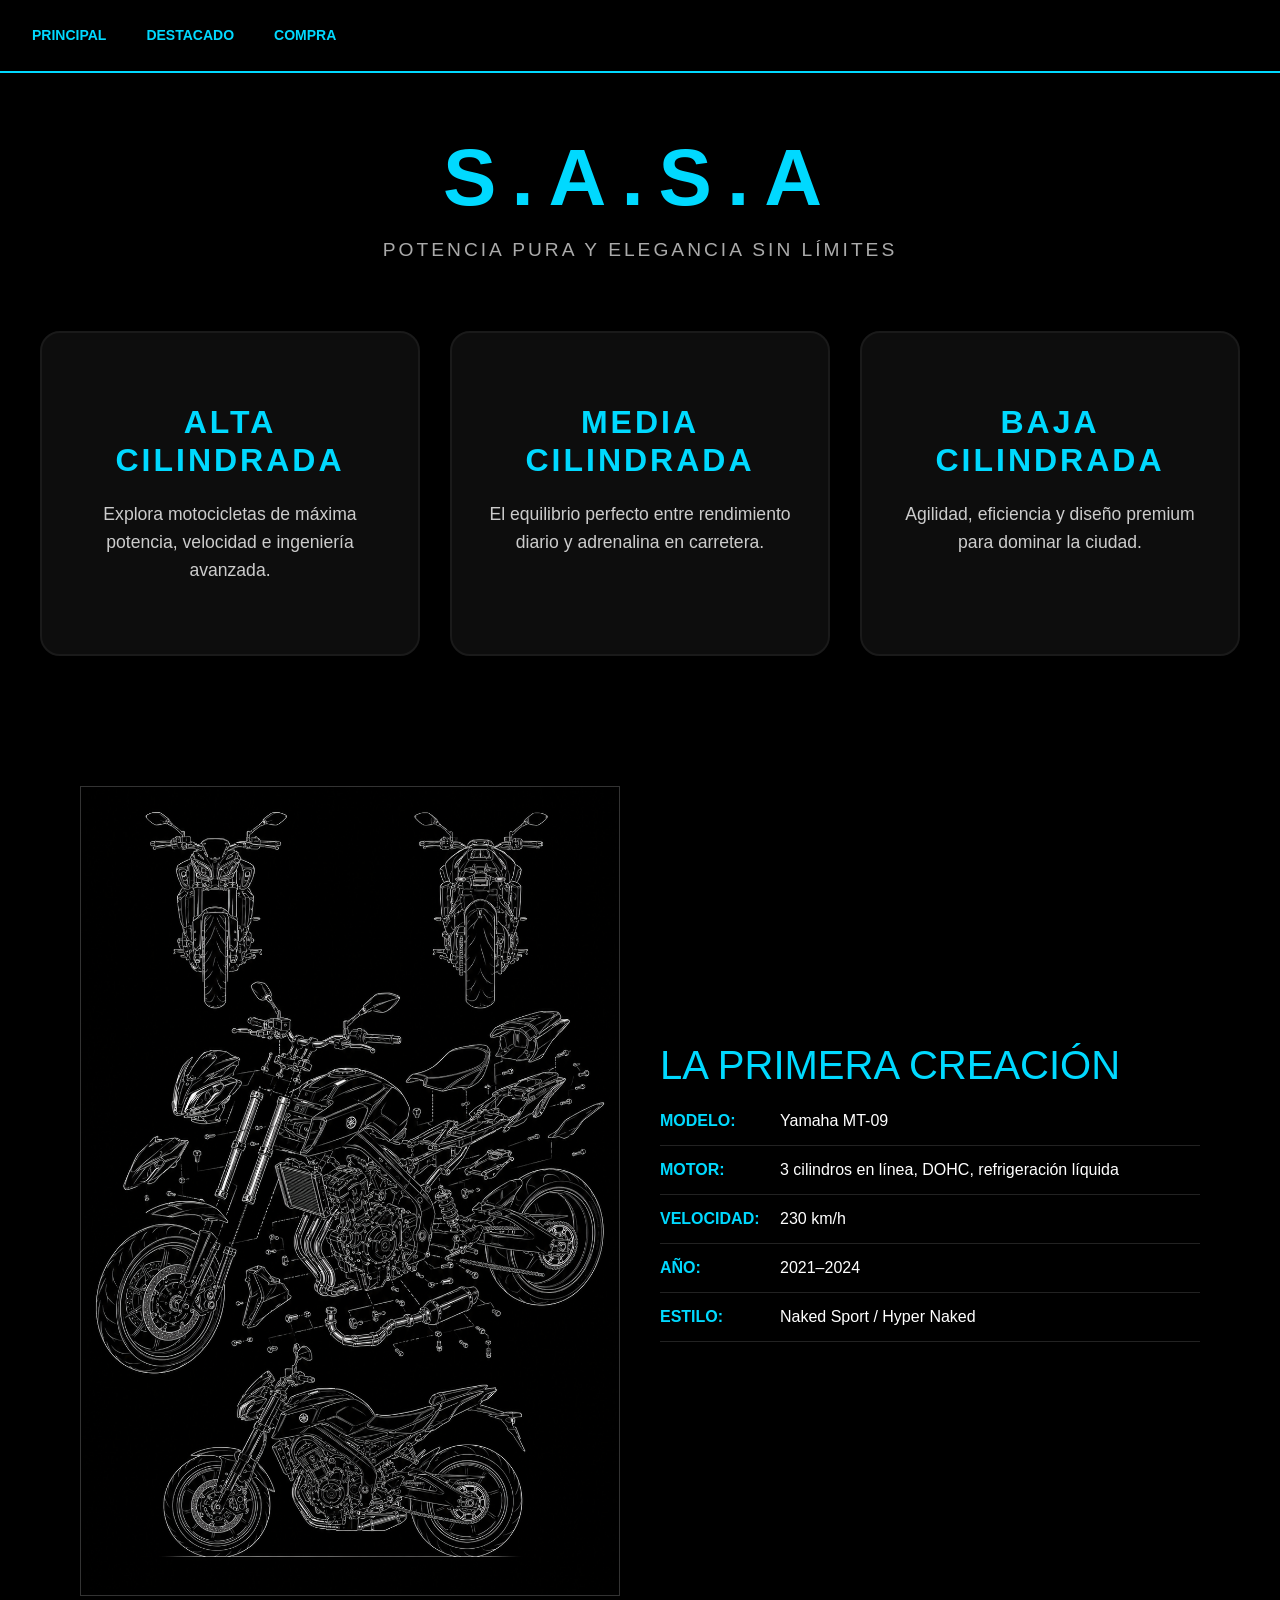
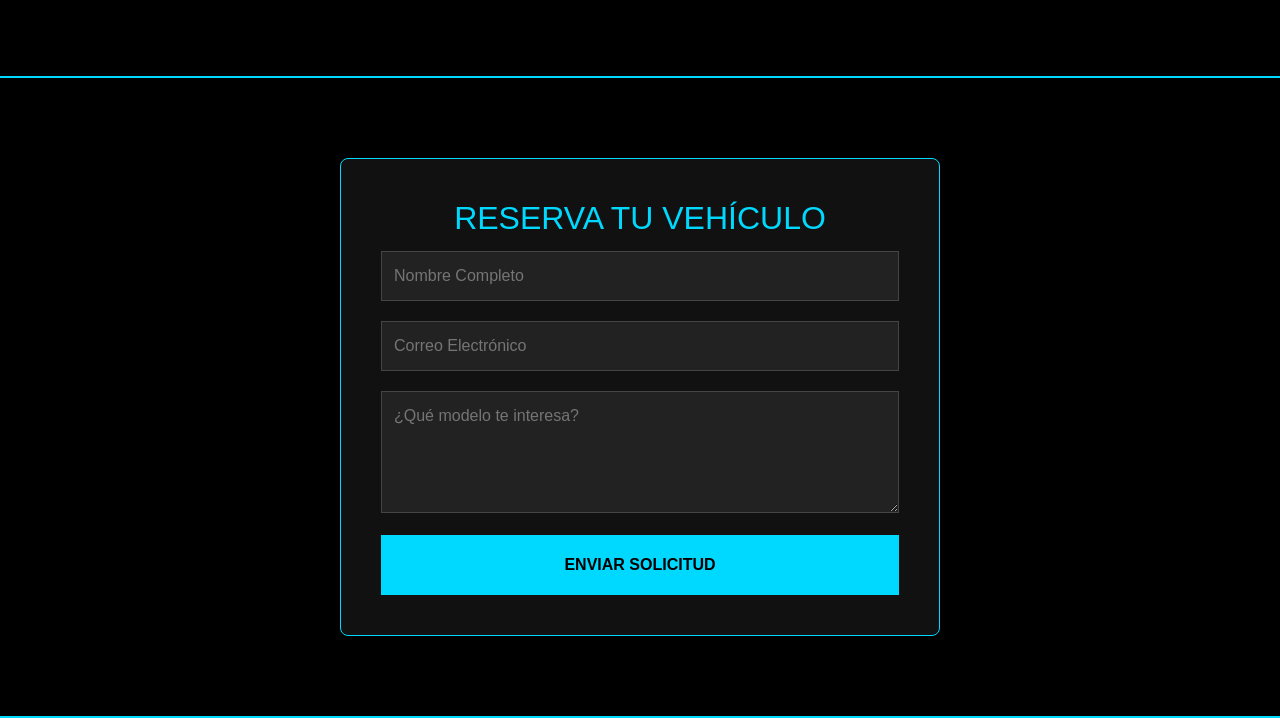
==== paginaangel/index.html @ e5d75e0e "Agregar proyecto examen elmer" ====
<!DOCTYPE html>
<html lang="es">
<head>
    <meta charset="UTF-8">
    <meta name="viewport" content="width=device-width, initial-scale=1.0">
    <title>S.A.S.A | Premium Motors</title>
    
    <link href="https://cdn.jsdelivr.net/npm/bootstrap@5.3.3/dist/css/bootstrap.min.css" rel="stylesheet" integrity="sha384-QWTKZyjpPEjISv5WaRU9OFeRpok6YctnYmDr5pNlyT2bRjXh0JMhjY6hW+ALEwIH" crossorigin="anonymous">

    <style>
        /* --- PANTALLA DE BIENVENIDA --- */
        .intro-overlay {
            position: fixed; top: 0; left: 0; width: 100%; height: 100%;
            background: black; display: flex; justify-content: center;
            align-items: center; z-index: 2000;
            animation: fadeOut 0.8s forwards 1.8s;
        }
        .intro-overlay h1 { color: #00d9ff; font-size: 4rem; letter-spacing: 10px; text-transform: uppercase; }
        @keyframes fadeOut { to { opacity: 0; visibility: hidden; } }

        /* --- ESTILOS GENERALES --- */
        body { margin: 0; font-family: Arial, sans-serif; background-color: #000; color: white; overflow-x: hidden; scroll-behavior: smooth; }

        /* --- NAVBAR BOOTSTRAP CORREGIDA --- */
        .navbar-custom {
            background-color: #000 !important;
            border-bottom: 2px solid #00d9ff;
            padding: 15px 0;
        }
        
        /* Color de los enlaces */
        .navbar-custom .nav-link {
            color: #00d9ff !important;
            font-weight: bold;
            text-transform: uppercase;
            font-size: 14px;
            padding: 10px 20px !important;
            transition: 0.3s;
        }
        
        .navbar-custom .nav-link:hover {
            background: #004a57;
            color: white !important;
        }

        /* Botón de hamburguesa personalizado en cyan */
        .navbar-custom .navbar-toggler {
            border-color: #00d9ff;
            margin-right: 15px;
        }
        .navbar-custom .navbar-toggler-icon {
            background-image: url("data:image/svg+xml;charset=utf8,%3Csvg viewBox='0 0 30 30' xmlns='http://www.w3.org/2000/svg'%3E%3Cpath stroke='%2300d9ff' stroke-width='2' stroke-linecap='round' stroke-miterlimit='10' d='M4 7h22M4 15h22M4 23h22'/%3E%3C/svg%3E");
        }

        /* --- ENCABEZADO PRINCIPAL --- */
        .header-sasa {
            margin-top: 130px;
            text-align: center;
        }
        .header-sasa h1 {
            color: #00d9ff;
            font-size: 5rem;
            letter-spacing: 15px;
            text-transform: uppercase;
            margin-bottom: 10px;
            font-weight: bold;
        }
        .header-sasa p {
            font-size: 1.2rem;
            letter-spacing: 3px;
            color: #aaa;
            text-transform: uppercase;
        }

        /* --- CUADRÍCULA DE CATEGORÍAS (SIN FOTOS DE MOTOS) --- */
        .grid-categorias { 
            display: grid; 
            grid-template-columns: repeat(auto-fit, minmax(350px, 1fr)); 
            gap: 30px; 
            padding: 50px 40px; 
            max-width: 1300px; 
            margin: 0 auto; 
        }

        .card-categoria { 
            background: #0d0d0d; 
            border: 2px solid #1a1a1a; 
            border-radius: 20px; 
            padding: 70px 30px; 
            transition: 0.4s; 
            text-decoration: none; 
            color: white;
            display: block;
            text-align: center;
        }
        
        .card-categoria:hover { 
            border-color: #00d9ff; 
            background: #111;
            transform: translateY(-10px); 
        }

        .card-categoria h3 { 
            margin-bottom: 20px; 
            text-transform: uppercase; 
            letter-spacing: 3px; 
            font-size: 2rem; 
            color: #00d9ff;
            font-weight: bold;
        }

        .card-categoria p {
            margin: 0;
            color: #ccc;
            font-size: 1.1rem;
            line-height: 1.6;
        }

        /* --- SECCIÓN DESTACADO (MT-09) --- */
        section { padding: 80px 20px; border-bottom: 2px solid #00d9ff; }
        .caja-especial { display: flex; align-items: center; justify-content: center; flex-wrap: wrap; gap: 40px; max-width: 1200px; margin: 0 auto; }
        .caja-especial img { width: 45%; min-width: 300px; border: 1px solid #333; }
        .info-especial { width: 45%; min-width: 300px; text-align: left; }
        .tabla-datos { width: 100%; border-collapse: collapse; }
        .tabla-datos td { padding: 12px 0; border-bottom: 1px solid #222; color: white; }
        .tabla-datos .label { color: #00d9ff; font-weight: bold; width: 120px; }

        /* --- FORMULARIO DE COMPRA --- */
        .card-compra { background: #111; max-width: 600px; margin: 0 auto; padding: 40px; border: 1px solid #00d9ff; border-radius: 8px; text-align: left; }
        input, textarea { width: 100%; padding: 12px; margin: 5px 0 15px 0; background: #222; border: 1px solid #444; color: white; box-sizing: border-box; }
        
        .btn-enviar { 
            width: 100%; padding: 18px; background: #00d9ff; color: black; border: none; 
            font-weight: bold; cursor: pointer; text-transform: uppercase; transition: 0.3s; 
        }
        .btn-enviar:hover { background: #fff; transform: translateY(-2px); }
    </style>
</head>
<body>

    <div class="intro-overlay"><h1>S.A.S.A</h1></div>

    <nav class="navbar navbar-expand-lg navbar-custom fixed-top">
      <div class="container-fluid">
        <button class="navbar-toggler" type="button" data-bs-toggle="collapse" data-bs-target="#navbarNav" aria-controls="navbarNav" aria-expanded="false" aria-label="Toggle navigation">
          <span class="navbar-toggler-icon"></span>
        </button>
        
        <div class="collapse navbar-collapse justify-content-start" id="navbarNav">
          <ul class="navbar-nav mb-0">
            <li class="nav-item">
              <a class="nav-link" href="#inicio">Principal</a>
            </li>
            <li class="nav-item">
              <a class="nav-link" href="#especial">Destacado</a>
            </li>
            <li class="nav-item">
              <a class="nav-link" href="#compra">Compra</a>
            </li>
          </ul>
        </div>
      </div>
    </nav>

    <header id="inicio" class="header-sasa">
        <h1>S.A.S.A</h1>
        <p>Potencia pura y elegancia sin límites</p>
    </header>

    <main class="grid-categorias">
        <a href="alta.html" class="card-categoria">
            <h3>Alta Cilindrada</h3>
            <p>Explora motocicletas de máxima potencia, velocidad e ingeniería avanzada.</p>
        </a>

        <a href="media.html" class="card-categoria">
            <h3>Media Cilindrada</h3>
            <p>El equilibrio perfecto entre rendimiento diario y adrenalina en carretera.</p>
        </a>

        <a href="baja.html" class="card-categoria">
            <h3>Baja Cilindrada</h3>
            <p>Agilidad, eficiencia y diseño premium para dominar la ciudad.</p>
        </a>
    </main>

    <section id="especial">
        <div class="caja-especial">
            <img src="img/primera.png" alt="MT-09">
            <div class="info-especial">
                <h3 style="color:#00d9ff; font-size: 2.5rem; margin-top:0;">LA PRIMERA CREACIÓN</h3>
                <table class="tabla-datos">
                    <tr><td class="label">MODELO:</td><td>Yamaha MT-09</td></tr>
                    <tr><td class="label">MOTOR:</td><td>3 cilindros en línea, DOHC, refrigeración líquida</td></tr>
                    <tr><td class="label">VELOCIDAD:</td><td> 230 km/h</td></tr>
                    <tr><td class="label">AÑO:</td><td>2021–2024</td></tr>
                    <tr><td class="label">ESTILO:</td><td>Naked Sport / Hyper Naked</td></tr>
                </table>
            </div> 
        </div>
    </section>

    <section id="compra">
        <div class="card-compra">
            <h2 style="color:#00d9ff; text-align:center; margin-top:0;">RESERVA TU VEHÍCULO</h2>
             <form action="https://formspree.io/f/mvzlyawv" method="POST">
                <input type="text" name="name" placeholder="Nombre Completo" required>
                <input type="email" name="email" placeholder="Correo Electrónico" required>
                <textarea name="message" placeholder="¿Qué modelo te interesa?" rows="4" required></textarea>
                <button type="submit" class="btn-enviar">Enviar Solicitud</button>
            </form>
        </div>
    </section>

    <script src="https://cdn.jsdelivr.net/npm/bootstrap@5.3.3/dist/js/bootstrap.bundle.min.js" integrity="sha384-YvpcrYf0tY3lHB60NNkmXc5s9fDVZLESaAA55NDzOxhy9GkcIdslK1eN7N6jIeHz" crossorigin="anonymous"></script>

</body>
</html>
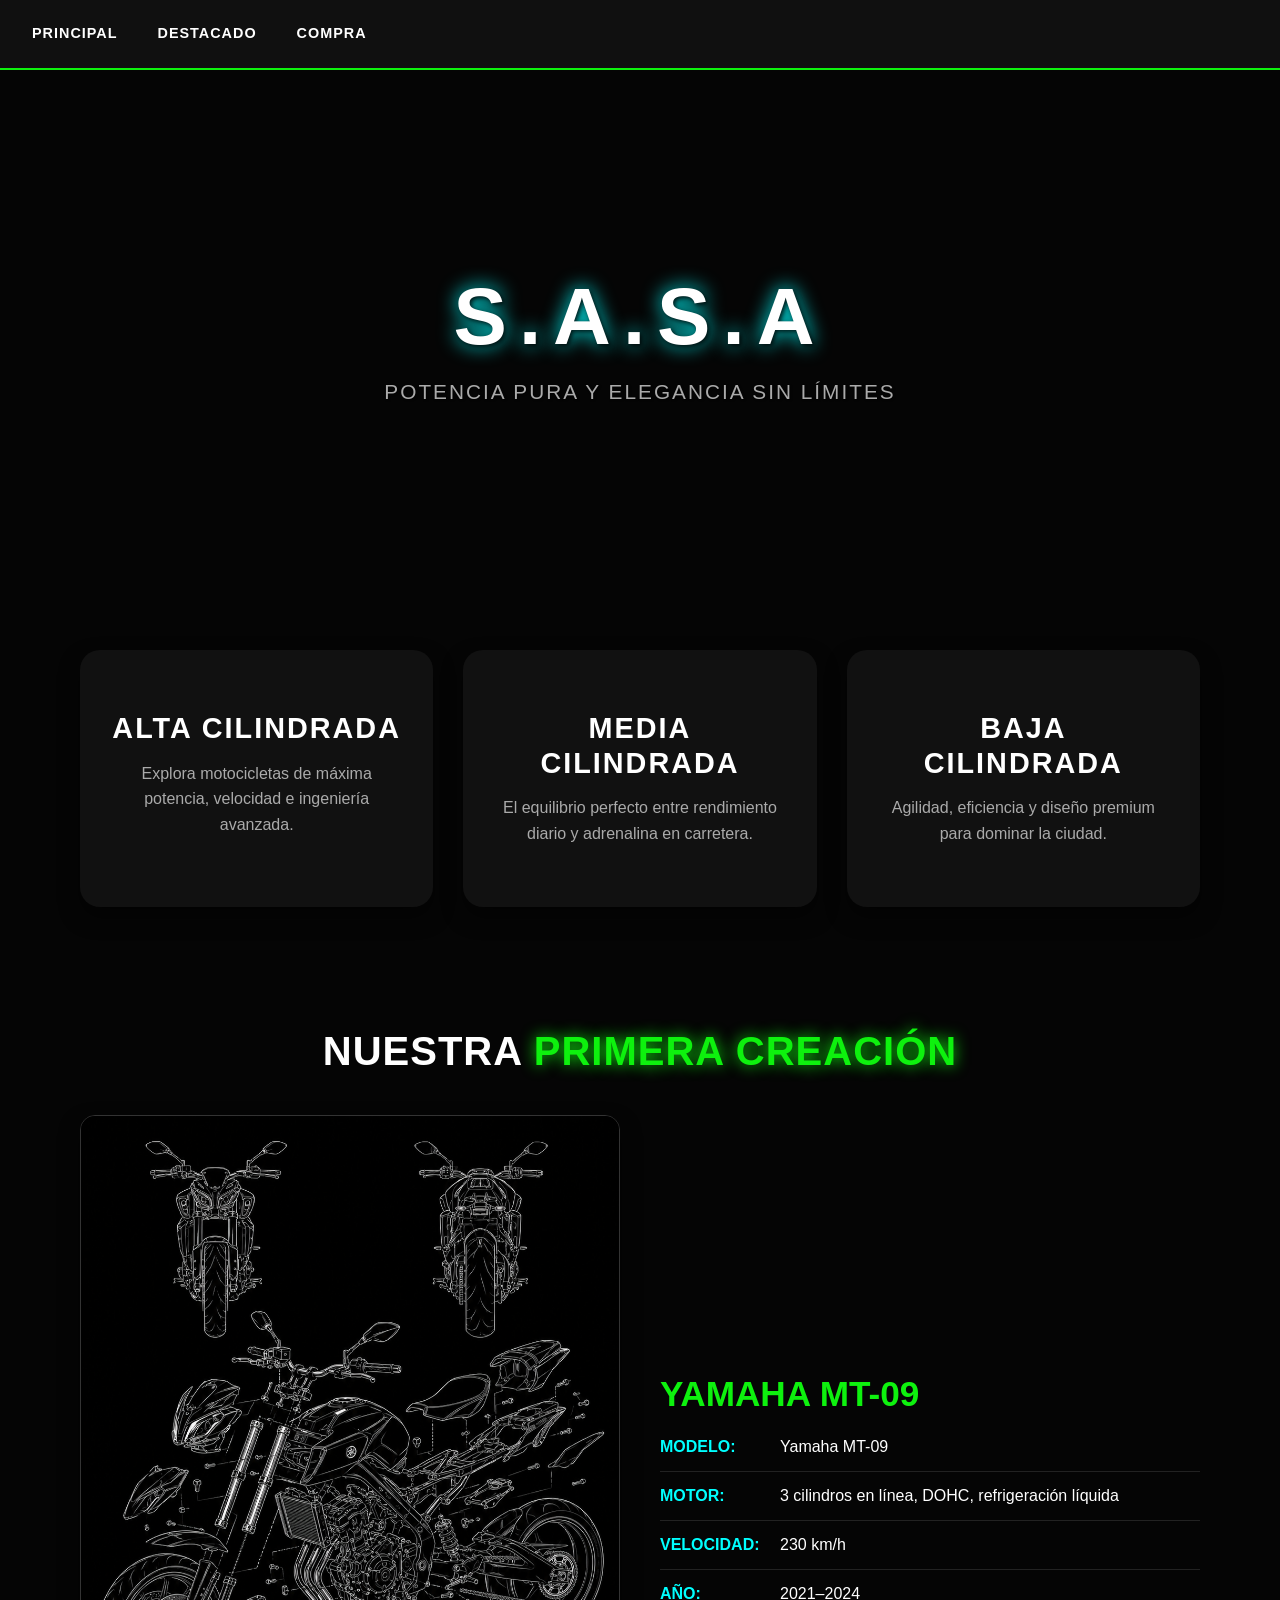
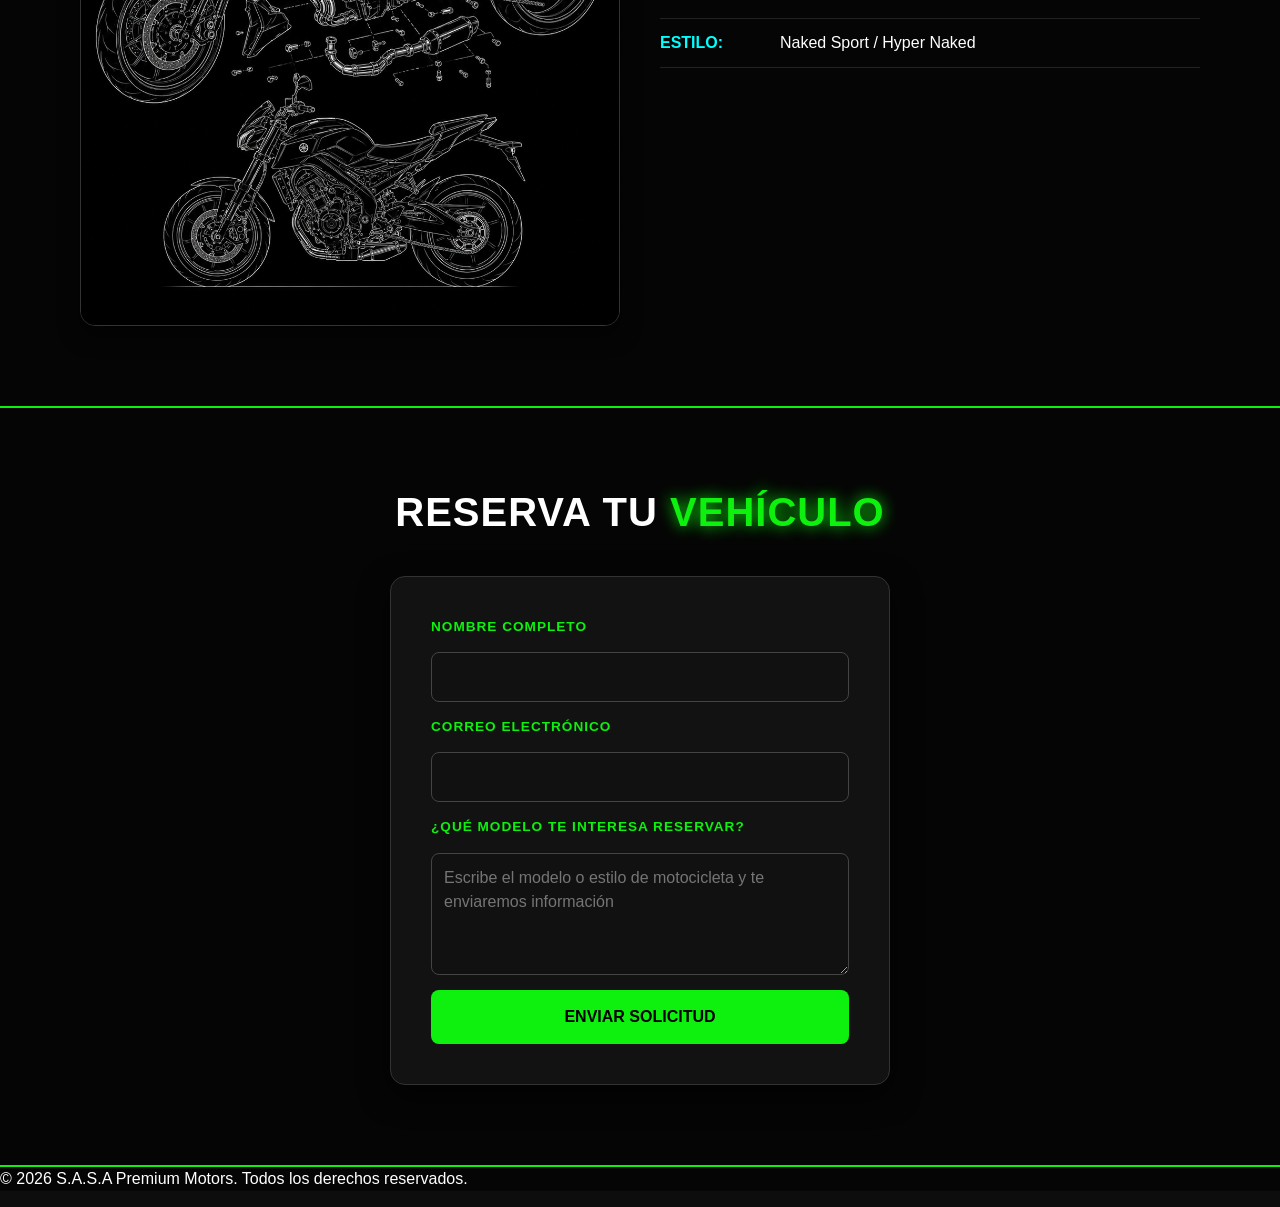
==== commit 49c46fdb: "Agregar proyecto elmer examen" ====
--- a/paginaangel/index.html
+++ b/paginaangel/index.html
@@ -8,6 +8,20 @@
     <link href="https://cdn.jsdelivr.net/npm/bootstrap@5.3.3/dist/css/bootstrap.min.css" rel="stylesheet" integrity="sha384-QWTKZyjpPEjISv5WaRU9OFeRpok6YctnYmDr5pNlyT2bRjXh0JMhjY6hW+ALEwIH" crossorigin="anonymous">
 
     <style>
+        /* ==========================================================================
+           1. CONFIGURACIÓN GENERAL Y VARIABLES (ESTILO DE TU AMIGO FUSIONADO)
+           ========================================================================== */
+        :root {
+            --color-background: #0d0d0d;
+            --color-neon-primary: #0ef10e; /* Verde neón unificado */
+            --color-neon-secondary: #00ffff; /* Cian neón */
+            --color-text-light: #ffffff;
+            --color-text-muted: #aaaaaa;
+            --color-card-bg: #111111;
+            --color-navbar-bg: rgba(17, 17, 17, 0.95);
+            --font-main: Arial, sans-serif;
+        }
+
         /* --- PANTALLA DE BIENVENIDA --- */
         .intro-overlay {
             position: fixed; top: 0; left: 0; width: 100%; height: 100%;
@@ -15,202 +29,333 @@
             align-items: center; z-index: 2000;
             animation: fadeOut 0.8s forwards 1.8s;
         }
-        .intro-overlay h1 { color: #00d9ff; font-size: 4rem; letter-spacing: 10px; text-transform: uppercase; }
+        .intro-overlay h1 { color: var(--color-neon-secondary); font-size: 4rem; letter-spacing: 10px; text-transform: uppercase; text-shadow: 0 0 20px var(--color-neon-secondary); }
         @keyframes fadeOut { to { opacity: 0; visibility: hidden; } }
 
-        /* --- ESTILOS GENERALES --- */
-        body { margin: 0; font-family: Arial, sans-serif; background-color: #000; color: white; overflow-x: hidden; scroll-behavior: smooth; }
-
-        /* --- NAVBAR BOOTSTRAP CORREGIDA --- */
+        /* --- ESTILOS GENERALES Y TEXTURA --- */
+        body { 
+            margin: 0; 
+            font-family: var(--font-main); 
+            background-color: var(--color-background); 
+            color: var(--color-text-light); 
+            overflow-x: hidden; 
+            scroll-behavior: smooth;
+            /* Aplicación de la textura del fondo de tu amigo */
+            background-image: url('img/fondo.jpeg');
+            background-repeat: repeat;
+            background-attachment: fixed;
+            background-position: center;
+        }
+
+        /* Superposición para mejorar legibilidad del texto sobre el fondo textured */
+        .content-overlay {
+            background-color: rgba(0, 0, 0, 0.65);
+            min-height: 100vh;
+            width: 100%;
+        }
+
+        /* ==========================================================================
+           2. NAVBAR / ENCABEZADO (CON EFECTO DESENFOQUE BLUR)
+           ========================================================================== */
         .navbar-custom {
-            background-color: #000 !important;
-            border-bottom: 2px solid #00d9ff;
+            background-color: var(--color-navbar-bg) !important;
+            backdrop-filter: blur(10px);
+            border-bottom: 2px solid var(--color-neon-primary);
             padding: 15px 0;
         }
         
-        /* Color de los enlaces */
         .navbar-custom .nav-link {
-            color: #00d9ff !important;
-            font-weight: bold;
-            text-transform: uppercase;
-            font-size: 14px;
-            padding: 10px 20px !important;
-            transition: 0.3s;
-        }
-        
-        .navbar-custom .nav-link:hover {
-            background: #004a57;
-            color: white !important;
-        }
-
-        /* Botón de hamburguesa personalizado en cyan */
+            color: var(--color-text-light) !important;
+            font-weight: 600;
+            text-transform: uppercase;
+            font-size: 0.9rem;
+            letter-spacing: 1px;
+            padding: 8px 20px !important;
+            transition: all 0.3s ease;
+        }
+        
+        .navbar-custom .nav-link:hover,
+        .navbar-custom .nav-link.active {
+            color: var(--color-neon-primary) !important;
+            text-shadow: 0 0 8px var(--color-neon-primary);
+            background: transparent !important;
+        }
+
+        /* Hamburguesa responsiva adaptada */
         .navbar-custom .navbar-toggler {
-            border-color: #00d9ff;
+            border-color: var(--color-neon-primary);
             margin-right: 15px;
         }
         .navbar-custom .navbar-toggler-icon {
-            background-image: url("data:image/svg+xml;charset=utf8,%3Csvg viewBox='0 0 30 30' xmlns='http://www.w3.org/2000/svg'%3E%3Cpath stroke='%2300d9ff' stroke-width='2' stroke-linecap='round' stroke-miterlimit='10' d='M4 7h22M4 15h22M4 23h22'/%3E%3C/svg%3E");
-        }
-
-        /* --- ENCABEZADO PRINCIPAL --- */
-        .header-sasa {
-            margin-top: 130px;
+            background-image: url("data:image/svg+xml;charset=utf8,%3Csvg viewBox='0 0 30 30' xmlns='http://www.w3.org/2000/svg'%3E%3Cpath stroke='%230ef10e' stroke-width='2' stroke-linecap='round' stroke-miterlimit='10' d='M4 7h22M4 15h22M4 23h22'/%3E%3C/svg%3E");
+        }
+
+        /* ==========================================================================
+           3. HERO SECTION (ENCABEZADO DE BIENVENIDA)
+           ========================================================================== */
+        .hero-motorcycle {
+            height: 60vh;
+            display: flex;
+            align-items: center;
+            justify-content: center;
             text-align: center;
-        }
-        .header-sasa h1 {
-            color: #00d9ff;
+            padding: 0 20px;
+            margin-top: 70px;
+            position: relative;
+        }
+
+        .hero-motorcycle .hero-content h1 {
             font-size: 5rem;
-            letter-spacing: 15px;
-            text-transform: uppercase;
-            margin-bottom: 10px;
-            font-weight: bold;
-        }
-        .header-sasa p {
-            font-size: 1.2rem;
-            letter-spacing: 3px;
-            color: #aaa;
-            text-transform: uppercase;
-        }
-
-        /* --- CUADRÍCULA DE CATEGORÍAS (SIN FOTOS DE MOTOS) --- */
+            font-weight: 900;
+            letter-spacing: 12px;
+            text-transform: uppercase;
+            margin-bottom: 15px;
+            text-shadow: 2px 2px 4px rgba(0, 0, 0, 0.8), 0 0 20px var(--color-neon-secondary);
+            line-height: 1.1;
+        }
+
+        .hero-motorcycle .hero-content p {
+            font-size: 1.3rem;
+            color: var(--color-text-muted);
+            letter-spacing: 2px;
+            text-transform: uppercase;
+            max-width: 700px;
+            margin: 0 auto;
+            text-shadow: 1px 1px 2px rgba(0, 0, 0, 0.7);
+        }
+
+        /* ==========================================================================
+           4. SECCIÓN DE APARTADOS (FONDOS LIMPIOS CON EFECTO FLOTANTE NEÓN)
+           ========================================================================== */
         .grid-categorias { 
             display: grid; 
-            grid-template-columns: repeat(auto-fit, minmax(350px, 1fr)); 
+            grid-template-columns: repeat(auto-fit, minmax(320px, 1fr)); 
             gap: 30px; 
-            padding: 50px 40px; 
-            max-width: 1300px; 
+            padding: 40px; 
+            max-width: 1200px; 
             margin: 0 auto; 
         }
 
         .card-categoria { 
-            background: #0d0d0d; 
-            border: 2px solid #1a1a1a; 
+            background-color: var(--color-card-bg) !important;
             border-radius: 20px; 
-            padding: 70px 30px; 
-            transition: 0.4s; 
+            padding: 60px 30px; 
+            transition: all 0.4s ease; 
             text-decoration: none; 
-            color: white;
+            color: var(--color-text-light);
             display: block;
             text-align: center;
-        }
-        
+            box-shadow: 0 10px 20px rgba(0, 0, 0, 0.5);
+            border: 1px solid transparent;
+        }
+        
+        /* Efecto flotante y brillo neón al pasar el mouse solicitado del CSS de tu amigo */
         .card-categoria:hover { 
-            border-color: #00d9ff; 
-            background: #111;
-            transform: translateY(-10px); 
+            transform: translateY(-15px) scale(1.02);
+            box-shadow: 0 20px 40px rgba(0, 255, 0, 0.25), 0 0 15px var(--color-neon-primary);
+            border: 1px solid var(--color-neon-primary);
         }
 
         .card-categoria h3 { 
-            margin-bottom: 20px; 
+            margin-bottom: 15px; 
             text-transform: uppercase; 
-            letter-spacing: 3px; 
-            font-size: 2rem; 
-            color: #00d9ff;
+            letter-spacing: 2px; 
+            font-size: 1.8rem; 
+            color: var(--color-text-light);
             font-weight: bold;
+            transition: 0.3s;
+        }
+        
+        .card-categoria:hover h3 {
+            color: var(--color-neon-primary);
+            text-shadow: 0 0 10px var(--color-neon-primary);
         }
 
         .card-categoria p {
             margin: 0;
-            color: #ccc;
-            font-size: 1.1rem;
+            color: var(--color-text-muted);
+            font-size: 1rem;
             line-height: 1.6;
         }
 
-        /* --- SECCIÓN DESTACADO (MT-09) --- */
-        section { padding: 80px 20px; border-bottom: 2px solid #00d9ff; }
+        /* ==========================================================================
+           5. SECCIÓN DESTACADO (MT-09 ESTILIZADA)
+           ========================================================================== */
+        section { padding: 80px 20px; border-bottom: 2px solid var(--color-neon-primary); }
+        
+        .titulo-seccion {
+            font-size: 2.5rem;
+            letter-spacing: 1px;
+            text-transform: uppercase;
+            text-align: center;
+            margin-bottom: 40px;
+            font-weight: bold;
+        }
+
+        .titulo-seccion span {
+            color: var(--color-neon-primary);
+            text-shadow: 0 0 15px var(--color-neon-primary);
+        }
+
         .caja-especial { display: flex; align-items: center; justify-content: center; flex-wrap: wrap; gap: 40px; max-width: 1200px; margin: 0 auto; }
-        .caja-especial img { width: 45%; min-width: 300px; border: 1px solid #333; }
+        .caja-especial img { width: 45%; min-width: 300px; border-radius: 15px; border: 1px solid #333; box-shadow: 0 10px 20px rgba(0,0,0,0.5); }
         .info-especial { width: 45%; min-width: 300px; text-align: left; }
         .tabla-datos { width: 100%; border-collapse: collapse; }
-        .tabla-datos td { padding: 12px 0; border-bottom: 1px solid #222; color: white; }
-        .tabla-datos .label { color: #00d9ff; font-weight: bold; width: 120px; }
-
-        /* --- FORMULARIO DE COMPRA --- */
-        .card-compra { background: #111; max-width: 600px; margin: 0 auto; padding: 40px; border: 1px solid #00d9ff; border-radius: 8px; text-align: left; }
-        input, textarea { width: 100%; padding: 12px; margin: 5px 0 15px 0; background: #222; border: 1px solid #444; color: white; box-sizing: border-box; }
-        
-        .btn-enviar { 
-            width: 100%; padding: 18px; background: #00d9ff; color: black; border: none; 
-            font-weight: bold; cursor: pointer; text-transform: uppercase; transition: 0.3s; 
-        }
-        .btn-enviar:hover { background: #fff; transform: translateY(-2px); }
+        .tabla-datos td { padding: 12px 0; border-bottom: 1px solid #222; color: var(--color-text-light); }
+        .tabla-datos .label { color: var(--color-neon-secondary); font-weight: bold; width: 120px; }
+
+        /* ==========================================================================
+           6. FORMULARIO VERDE DE RESERVA (INTEGRADO REPOSICIONADO)
+           ========================================================================== */
+        .card-compra {
+            background: rgba(20, 20, 20, 0.9);
+            padding: 40px;
+            border-radius: 15px;
+            width: 100%;
+            max-width: 500px;
+            margin: 0 auto;
+            border: 1px solid #333;
+            text-align: left;
+            box-shadow: 0 10px 30px rgba(0,0,0,0.7);
+        }
+
+        .card-compra form { display: grid; gap: 15px; }
+        .card-compra label { color: var(--color-neon-primary); font-size: 0.85rem; font-weight: bold; text-transform: uppercase; letter-spacing: 1px; }
+
+        .card-compra input, .card-compra textarea {
+            background: #111;
+            border: 1px solid #444;
+            color: #fff;
+            padding: 12px;
+            border-radius: 8px;
+            width: 100%;
+        }
+
+        .card-compra button {
+            background: var(--color-neon-primary);
+            color: #000;
+            padding: 15px;
+            border: none;
+            border-radius: 8px;
+            font-weight: bold;
+            cursor: pointer;
+            text-transform: uppercase;
+            transition: all 0.3s ease;
+        }
+        .card-compra button:hover { background: #fff; transform: translateY(-2px); box-shadow: 0 0 15px var(--color-neon-primary); }
+
+        /* ==========================================================================
+           7. RESPONSIVE DESIGN (ADAPTACIÓN AUTOMÁTICA)
+           ========================================================================== */
+        @media (max-width: 768px) {
+            .hero-motorcycle .hero-content h1 {
+                font-size: 2.8rem;
+                letter-spacing: 6px;
+            }
+            .hero-motorcycle .hero-content p {
+                font-size: 1rem;
+            }
+            .titulo-seccion {
+                font-size: 2rem;
+            }
+            .grid-categorias {
+                padding: 20px;
+            }
+        }
     </style>
 </head>
 <body>
 
-    <div class="intro-overlay"><h1>S.A.S.A</h1></div>
-
-    <nav class="navbar navbar-expand-lg navbar-custom fixed-top">
-      <div class="container-fluid">
-        <button class="navbar-toggler" type="button" data-bs-toggle="collapse" data-bs-target="#navbarNav" aria-controls="navbarNav" aria-expanded="false" aria-label="Toggle navigation">
-          <span class="navbar-toggler-icon"></span>
-        </button>
-        
-        <div class="collapse navbar-collapse justify-content-start" id="navbarNav">
-          <ul class="navbar-nav mb-0">
-            <li class="nav-item">
-              <a class="nav-link" href="#inicio">Principal</a>
-            </li>
-            <li class="nav-item">
-              <a class="nav-link" href="#especial">Destacado</a>
-            </li>
-            <li class="nav-item">
-              <a class="nav-link" href="#compra">Compra</a>
-            </li>
-          </ul>
-        </div>
-      </div>
-    </nav>
-
-    <header id="inicio" class="header-sasa">
-        <h1>S.A.S.A</h1>
-        <p>Potencia pura y elegancia sin límites</p>
-    </header>
-
-    <main class="grid-categorias">
-        <a href="alta.html" class="card-categoria">
-            <h3>Alta Cilindrada</h3>
-            <p>Explora motocicletas de máxima potencia, velocidad e ingeniería avanzada.</p>
-        </a>
-
-        <a href="media.html" class="card-categoria">
-            <h3>Media Cilindrada</h3>
-            <p>El equilibrio perfecto entre rendimiento diario y adrenalina en carretera.</p>
-        </a>
-
-        <a href="baja.html" class="card-categoria">
-            <h3>Baja Cilindrada</h3>
-            <p>Agilidad, eficiencia y diseño premium para dominar la ciudad.</p>
-        </a>
-    </main>
-
-    <section id="especial">
-        <div class="caja-especial">
-            <img src="img/primera.png" alt="MT-09">
-            <div class="info-especial">
-                <h3 style="color:#00d9ff; font-size: 2.5rem; margin-top:0;">LA PRIMERA CREACIÓN</h3>
-                <table class="tabla-datos">
-                    <tr><td class="label">MODELO:</td><td>Yamaha MT-09</td></tr>
-                    <tr><td class="label">MOTOR:</td><td>3 cilindros en línea, DOHC, refrigeración líquida</td></tr>
-                    <tr><td class="label">VELOCIDAD:</td><td> 230 km/h</td></tr>
-                    <tr><td class="label">AÑO:</td><td>2021–2024</td></tr>
-                    <tr><td class="label">ESTILO:</td><td>Naked Sport / Hyper Naked</td></tr>
-                </table>
-            </div> 
-        </div>
-    </section>
-
-    <section id="compra">
-        <div class="card-compra">
-            <h2 style="color:#00d9ff; text-align:center; margin-top:0;">RESERVA TU VEHÍCULO</h2>
-             <form action="https://formspree.io/f/mvzlyawv" method="POST">
-                <input type="text" name="name" placeholder="Nombre Completo" required>
-                <input type="email" name="email" placeholder="Correo Electrónico" required>
-                <textarea name="message" placeholder="¿Qué modelo te interesa?" rows="4" required></textarea>
-                <button type="submit" class="btn-enviar">Enviar Solicitud</button>
-            </form>
-        </div>
-    </section>
+    <div class="content-overlay">
+
+        <div class="intro-overlay"><h1>S.A.S.A nuevo</h1></div>
+
+        <nav class="navbar navbar-expand-lg navbar-custom fixed-top">
+          <div class="container-fluid">
+            <button class="navbar-toggler" type="button" data-bs-toggle="collapse" data-bs-target="#navbarNav" aria-controls="navbarNav" aria-expanded="false" aria-label="Toggle navigation">
+              <span class="navbar-toggler-icon"></span>
+            </button>
+            
+            <div class="collapse navbar-collapse justify-content-start" id="navbarNav">
+              <ul class="navbar-nav mb-0">
+                <li class="nav-item">
+                  <a class="nav-link" href="#inicio">Principal</a>
+                </li>
+                <li class="nav-item">
+                  <a class="nav-link" href="#especial">Destacado</a>
+                </li>
+                <li class="nav-item">
+                  <a class="nav-link" href="#compra">Compra</a>
+                </li>
+              </ul>
+            </div>
+          </div>
+        </nav>
+
+        <header id="inicio" class="hero-motorcycle">
+            <div class="hero-content">
+                <h1>S.A.S.A</h1>
+                <p>Potencia pura y elegancia sin límites</p>
+            </div>
+        </header>
+
+        <main class="grid-categorias">
+            <a href="alta.html" class="card-categoria">
+                <h3>Alta Cilindrada</h3>
+                <p>Explora motocicletas de máxima potencia, velocidad e ingeniería avanzada.</p>
+            </a>
+
+            <a href="media.html" class="card-categoria">
+                <h3>Media Cilindrada</h3>
+                <p>El equilibrio perfecto entre rendimiento diario y adrenalina en carretera.</p>
+            </a>
+
+            <a href="baja.html" class="card-categoria">
+                <h3>Baja Cilindrada</h3>
+                <p>Agilidad, eficiencia y diseño premium para dominar la ciudad.</p>
+            </a>
+        </main>
+
+        <section id="especial">
+            <h2 class="titulo-seccion">Nuestra <span>Primera Creación</span></h2>
+            <div class="caja-especial">
+                <img src="img/primera.png" alt="MT-09">
+                <div class="info-especial">
+                    <h3 style="color:var(--color-neon-primary); font-size: 2.2rem; margin-top:0; font-weight: bold;">YAMAHA MT-09</h3>
+                    <table class="tabla-datos">
+                        <tr><td class="label">MODELO:</td><td>Yamaha MT-09</td></tr>
+                        <tr><td class="label">MOTOR:</td><td>3 cilindros en línea, DOHC, refrigeración líquida</td></tr>
+                        <tr><td class="label">VELOCIDAD:</td><td> 230 km/h</td></tr>
+                        <tr><td class="label">AÑO:</td><td>2021–2024</td></tr>
+                        <tr><td class="label">ESTILO:</td><td>Naked Sport / Hyper Naked</td></tr>
+                    </table>
+                </div> 
+            </div>
+        </section>
+
+        <section id="compra">
+            <h2 class="titulo-seccion">Reserva tu <span>Vehículo</span></h2>
+            <div class="card-compra">
+                 <form action="https://formspree.io/f/mqewqqpj" method="POST">
+                    <label>Nombre Completo</label>
+                    <input type="text" name="name" required>
+
+                    <label>Correo Electrónico</label>
+                    <input type="email" name="email" required>
+
+                    <label>¿Qué modelo te interesa reservar?</label>
+                    <textarea name="message" rows="4" placeholder="Escribe el modelo o estilo de motocicleta y te enviaremos información" required></textarea>
+
+                    <button type="submit">Enviar Solicitud</button>
+                </form>
+            </div>
+        </section>
+
+        <footer>
+            <p>&copy; 2026 S.A.S.A Premium Motors. Todos los derechos reservados.</p>
+        </footer>
+
+    </div>
 
     <script src="https://cdn.jsdelivr.net/npm/bootstrap@5.3.3/dist/js/bootstrap.bundle.min.js" integrity="sha384-YvpcrYf0tY3lHB60NNkmXc5s9fDVZLESaAA55NDzOxhy9GkcIdslK1eN7N6jIeHz" crossorigin="anonymous"></script>
 
